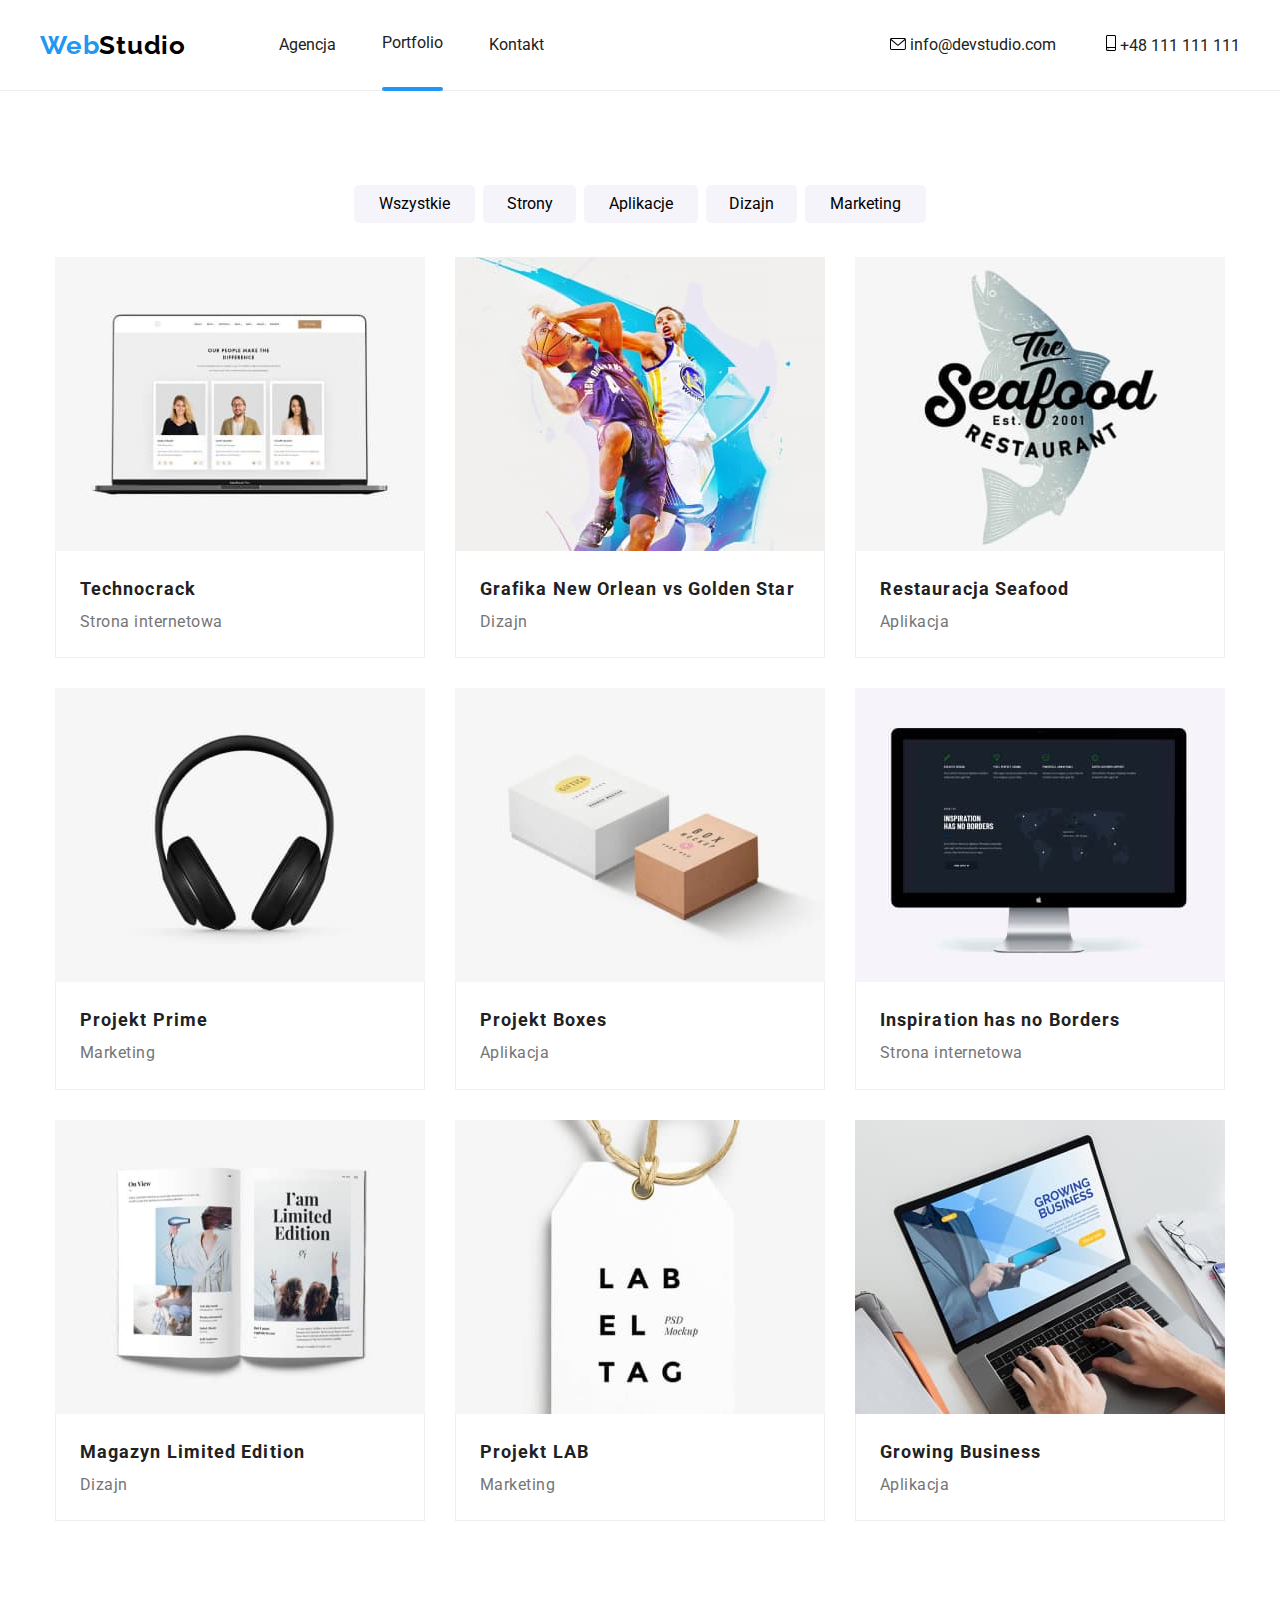
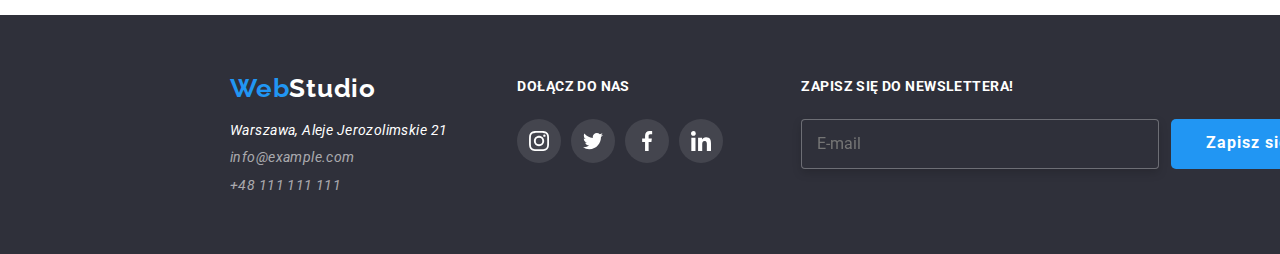
==== portfolio.html @ e1f5998e "1" ====
<!DOCTYPE html>
<html lang="en">
  <head>
    <meta charset="UTF-8" />
    <meta http-equiv="X-UA-Compatible" content="IE=edge" />
    <meta name="viewport" content="width=device-width, initial-scale=1.0" />
    <title>Studio</title>
    <link
      rel="stylesheet"
      href="https://cdnjs.cloudflare.com/ajax/libs/modern-normalize/1.0.0/modern-normalize.min.css"
    />
    <link rel="stylesheet" href="css/styles.css" />
    <link rel="preconnect" href="https://fonts.googleapis.com" />
    <link rel="preconnect" href="https://fonts.gstatic.com" crossorigin />
    <link
      href="https://fonts.googleapis.com/css2?family=Raleway:wght@700&family=Roboto:wght@400;500;700;900&display=swap"
      rel="stylesheet"
    />
  </head>

  <body class="body">
    <div class="header-border">
      <header class="header container">
        <div class="nav-div">
          <div class="logo-div">
            <a href="index.html" class="logo"
              ><span class="logo-blue">Web</span><span class="logo-black">Studio</span></a
            >
          </div>
          <nav class="navigation">
            <ul class="address-list list">
              <li class="address-list-li">
                <a href="index.html" class="subpages link">Agencja</a>
              </li>
              <li class="address-list-li">
                <a href="portfolio.html" class="subpages link active">Portfolio</a>
              </li>
              <li class="address-list-li"><a href="#kontakt" class="subpages link">Kontakt</a></li>
            </ul>
          </nav>

          <a href="mailto:info@devstudio.com" class="subpages link header-mail"
            ><svg class="subpages" alt="mail icon" width="16" height="12">
              <use href="./images/icons.svg#icon-mail"></use>
            </svg>
            info@devstudio.com</a
          >

          <a href="tel:+48111111111" class="subpages link header-tel"
            ><svg class="phone-icon" alt="phone icon" width="10" height="16">
              <use href="./images/icons.svg#icon-phone"></use>
            </svg>
            +48 111 111 111</a
          >
        </div>
      </header>
    </div>
    <main class="main">
      <section class="section container">
        <ul class="portfolio-buttons list">
          <li class="btn-list-li">
            <button type="button" class="btn-list link btn-all">Wszystkie</button>
          </li>
          <li class="btn-list-li">
            <button type="button" class="btn-list link btn-pages">Strony</button>
          </li>
          <li class="btn-list-li">
            <button type="button" class="btn-list link btn-app">Aplikacje</button>
          </li>
          <li class="btn-list-li">
            <button type="button" class="btn-list link btn-design">Dizajn</button>
          </li>
          <li class="btn-list-li">
            <button type="button" class="btn-list link btn-marketing">Marketing</button>
          </li>
        </ul>
        <div class="portfolio-flex">
          <ul class="portfolio-grid list">
            <li class="portfolio-grid-li">
              <figure class="portfolio-fig">
                <ul class="portfolio-grid-sub list">
                  <li>
                    <div class="hidden-box">
                      <img
                        src="images/portfolio/mockup.jpg"
                        alt="mockup strony internetowej"
                        width="370"
                        height="294"
                      />
                      <p class="overlay">
                        Technocrack jest popularną platformą wykorzystywaną do rozpowszechniania
                        koronawirusa. Firmy wykorzystują tę platformę do celów szpiegowskich i
                        ataków na niezabezpieczone serwery konkurencji
                      </p>
                    </div>
                  </li>

                  <figcaption class="portfolio-figcap">
                    <li class="portfolio-img-title">
                      <h3 class="portfolio-title">Technocrack</h3>
                    </li>
                    <li class="portfolio-img-text">Strona internetowa</li>
                  </figcaption>
                </ul>
              </figure>
            </li>
            <li class="portfolio-grid-li">
              <figure class="portfolio-fig">
                <ul class="portfolio-grid-sub list">
                  <li>
                    <div class="hidden-box">
                      <img
                        src="images/portfolio/basketball.jpg"
                        alt="dwóch zawodników grających w koszykówkę"
                        width="370"
                        height="294"
                      />
                      <p class="overlay">
                        Technocrack jest popularną platformą wykorzystywaną do rozpowszechniania
                        koronawirusa. Firmy wykorzystują tę platformę do celów szpiegowskich i
                        ataków na niezabezpieczone serwery konkurencji
                      </p>
                    </div>
                  </li>
                  <figcaption class="portfolio-figcap">
                    <li class="portfolio-img-title">
                      <h3 class="portfolio-title">Grafika New Orlean vs Golden Star</h3>
                    </li>
                    <li class="portfolio-img-text">Dizajn</li>
                  </figcaption>
                </ul>
              </figure>
            </li>
            <li class="portfolio-grid-li">
              <figure class="portfolio-fig">
                <ul class="portfolio-grid-sub list">
                  <li>
                    <div class="hidden-box">
                      <img
                        src="images/portfolio/seafood.jpg"
                        alt="logo aplikacji seafood"
                        width="370"
                        height="294"
                      />
                      <p class="overlay">
                        Technocrack jest popularną platformą wykorzystywaną do rozpowszechniania
                        koronawirusa. Firmy wykorzystują tę platformę do celów szpiegowskich i
                        ataków na niezabezpieczone serwery konkurencji
                      </p>
                    </div>
                  </li>
                  <figcaption class="portfolio-figcap">
                    <li class="portfolio-img-title">
                      <h3 class="portfolio-title">Restauracja Seafood</h3>
                    </li>
                    <li class="portfolio-img-text">Aplikacja</li>
                  </figcaption>
                </ul>
              </figure>
            </li>
            <li class="portfolio-grid-li">
              <figure class="portfolio-fig">
                <ul class="portfolio-grid-sub list">
                  <li>
                    <div class="hidden-box">
                      <img
                        src="images/portfolio/hedphones.jpg"
                        alt="słuchawki nauszne"
                        width="370"
                        height="294"
                      />
                      <p class="overlay">
                        Technocrack jest popularną platformą wykorzystywaną do rozpowszechniania
                        koronawirusa. Firmy wykorzystują tę platformę do celów szpiegowskich i
                        ataków na niezabezpieczone serwery konkurencji
                      </p>
                    </div>
                  </li>
                  <figcaption class="portfolio-figcap">
                    <li class="portfolio-img-title">
                      <h3 class="portfolio-title">Projekt Prime</h3>
                    </li>
                    <li class="portfolio-img-text">Marketing</li>
                  </figcaption>
                </ul>
              </figure>
            </li>
            <li class="portfolio-grid-li">
              <figure class="portfolio-fig">
                <ul class="portfolio-grid-sub list">
                  <li>
                    <div class="hidden-box">
                      <img
                        src="images/portfolio/boxes.jpg"
                        alt="dwa pudełka"
                        width="370"
                        height="294"
                      />
                      <p class="overlay">
                        Technocrack jest popularną platformą wykorzystywaną do rozpowszechniania
                        koronawirusa. Firmy wykorzystują tę platformę do celów szpiegowskich i
                        ataków na niezabezpieczone serwery konkurencji
                      </p>
                    </div>
                  </li>
                  <figcaption class="portfolio-figcap">
                    <li class="portfolio-img-title">
                      <h3 class="portfolio-title">Projekt Boxes</h3>
                    </li>
                    <li class="portfolio-img-text">Aplikacja</li>
                  </figcaption>
                </ul>
              </figure>
            </li>
            <li class="portfolio-grid-li">
              <figure class="portfolio-fig">
                <ul class="portfolio-grid-sub list">
                  <li>
                    <div class="hidden-box">
                      <img
                        src="images/portfolio/screen.jpg"
                        alt="monitor"
                        width="370"
                        height="294"
                      />
                      <p class="overlay">
                        Technocrack jest popularną platformą wykorzystywaną do rozpowszechniania
                        koronawirusa. Firmy wykorzystują tę platformę do celów szpiegowskich i
                        ataków na niezabezpieczone serwery konkurencji
                      </p>
                    </div>
                  </li>
                  <figcaption class="portfolio-figcap">
                    <li class="portfolio-img-title">
                      <h3 class="portfolio-title">Inspiration has no Borders</h3>
                    </li>
                    <li class="portfolio-img-text">Strona internetowa</li>
                  </figcaption>
                </ul>
              </figure>
            </li>
            <li class="portfolio-grid-li">
              <figure class="portfolio-fig">
                <ul class="portfolio-grid-sub list">
                  <li>
                    <div class="hidden-box">
                      <img
                        src="images/portfolio/paper.jpg"
                        alt="otwarta kolorowa gazeta"
                        width="370"
                        height="294"
                      />
                      <p class="overlay">
                        Technocrack jest popularną platformą wykorzystywaną do rozpowszechniania
                        koronawirusa. Firmy wykorzystują tę platformę do celów szpiegowskich i
                        ataków na niezabezpieczone serwery konkurencji
                      </p>
                    </div>
                  </li>
                  <figcaption class="portfolio-figcap">
                    <li class="portfolio-img-title">
                      <h3 class="portfolio-title">Magazyn Limited Edition</h3>
                    </li>
                    <li class="portfolio-img-text">Dizajn</li>
                  </figcaption>
                </ul>
              </figure>
            </li>
            <li class="portfolio-grid-li">
              <figure class="portfolio-fig">
                <ul class="portfolio-grid-sub list">
                  <li class="portfolio-img-title">
                    <div class="hidden-box">
                      <img
                        src="images/portfolio/label.jpg"
                        alt="metka luksusowej odzieży"
                        width="370"
                        height="294"
                      />
                      <p class="overlay">
                        Technocrack jest popularną platformą wykorzystywaną do rozpowszechniania
                        koronawirusa. Firmy wykorzystują tę platformę do celów szpiegowskich i
                        ataków na niezabezpieczone serwery konkurencji
                      </p>
                    </div>
                  </li>
                  <figcaption class="portfolio-figcap">
                    <li class="portfolio-img-title">
                      <h3 class="portfolio-title">Projekt LAB</h3>
                    </li>
                    <li class="portfolio-img-text">Marketing</li>
                  </figcaption>
                </ul>
              </figure>
            </li>
            <li class="portfolio-grid-li">
              <figure class="portfolio-fig">
                <ul class="portfolio-grid-sub list">
                  <li>
                    <div class="hidden-box">
                      <img
                        src="images/portfolio/laptop.jpg"
                        alt="działający laptop"
                        width="370"
                        height="294"
                      />
                      <p class="overlay">
                        Technocrack jest popularną platformą wykorzystywaną do rozpowszechniania
                        koronawirusa. Firmy wykorzystują tę platformę do celów szpiegowskich i
                        ataków na niezabezpieczone serwery konkurencji
                      </p>
                    </div>
                  </li>
                  <figcaption class="portfolio-figcap">
                    <li class="portfolio-img-title">
                      <h3 class="portfolio-title">Growing Business</h3>
                    </li>
                    <li class="portfolio-img-text">Aplikacja</li>
                  </figcaption>
                </ul>
              </figure>
            </li>
          </ul>
        </div>
      </section>
    </main>
    <footer class="footer">
      <div class="container">
        <ul class="list footer-flex">
          <li>
            <a href="index.html" class="logo"
              ><span class="logo-blue">Web</span><span class="logo-white">Studio</span></a
            >
            <address class="address">
              <ul class="address-list-footer list">
                <li class="footer-list-li">
                  <a
                    href="https://goo.gl/maps/sYoEFAyqpLNGCCFF7"
                    class="address-place subpages link"
                    >Warszawa, Aleje Jerozolimskie 21</a
                  >
                </li>
                <li class="footer-list-li">
                  <a href="mailto:info@example.com" class="address-mail subpages link"
                    >info@example.com</a
                  >
                </li>
                <li class="footer-list-li">
                  <a href="tel:+48111111111" class="address-phone subpages link">+48 111 111 111</a>
                </li>
              </ul>
            </address>
          </li>
          <li>
            <div class="social-link-footer">
              <h3 class="footer-sign footer-form-head">Dołącz do nas</h3>
              <ul class="social-footer list">
                <li clas="social-footer-item link">
                  <a class="social-a-footer" href="#">
                    <svg class="social-icon-footer" alt="Instagram icon" width="20" height="20">
                      <use href="./images/icons.svg#icon-instagram"></use>
                    </svg>
                  </a>
                </li>
                <li clas="social-footer-item link">
                  <a class="social-a-footer" href="#">
                    <svg class="social-icon-footer" alt="Twitter icon" width="20" height="20">
                      <use href="./images/icons.svg#icon-twitter"></use>
                    </svg>
                  </a>
                </li>
                <li clas="social-footer-item link">
                  <a class="social-a-footer" href="#">
                    <svg class="social-icon-footer" alt="Facebook icon" width="20" height="20">
                      <use href="./images/icons.svg#icon-facebook"></use>
                    </svg>
                  </a>
                </li>
                <li clas="social-footer-item link">
                  <a class="social-a-footer" href="#">
                    <svg class="social-icon-footer" alt="LinkedIn icon" width="20" height="20">
                      <use href="./images/icons.svg#icon-linkedin"></use>
                    </svg>
                  </a>
                </li>
              </ul>
            </div>
          </li>
          <li class="footer-form">
            <h2 class="footer-form-head">Zapisz się do newslettera!</h2>
            <form action="#">
              <span class="footer-form-span">
                <label for=""><input type="text" class="form-text" placeholder="E-mail" /></label>
                <button type="button" class="form-btn">
                  Zapisz się
                  <svg class="footer-form-svg">
                    <use href="./images/icons.svg#icon-plane"></use>
                  </svg>
                </button>
              </span>
            </form>
          </li>
        </ul>
      </div>
    </footer>
  </body>
</html>
---- css/styles.css ----
:root {
  --blue: #2196f3;
  --black: #212121;
  --grey: #757575;
  --background: #2f303a;
  --white: #ffffff;
  --logo-font: 'Raleway';
  --body-font: 'Roboto';
  --btn-background: #f5f4fa;
  --portfolio-frames: #eeeeee;
  --header-border: #ECECEC;
  --svg-color:#afb1b8;
  --gradient:rgba(47, 48, 58, 0.4);

}

body {
  font-family: var(--body-font);
  font-style: normal;
  color: var(--grey);
  max-width: 1600px;
  margin: 0 auto;
}

h1, h2, h3, h4, h5, h6,
ul, ol , p{
margin: 0;
padding: 0;
}

 .container {
   width: 1200px;
   padding:  0px 15px;
   margin-right: auto;
   margin-left: auto;
 }
 img{
   display: block;
 }


/* =========================================== HEADER & FOOTER ============================================= */
.logo{
  text-decoration: none;
}
.logo-blue,
.logo-black,
.logo-white {
  font-family: var(--logo-font);
  font-weight: 700;
  font-size: 26px;
  line-height: 1;

  /* identical to box height */
  letter-spacing: 0.03em;
}

.logo-blue {
  color: var(--blue);
}
.logo-black {
  color: black;
}
.logo-white {
  color: var(--white);
}
.subpages,
.header-tel,
.header-mail {
  text-decoration: none;
  color: var(--black);

  transition-property: color, fill;
  transition-duration: 250ms;
  transition-timing-function: cubic-bezier(0.4, 0, 0.2, 1);
  transition-delay: 0;
 
}
.subpages:hover,
.subpages:focus{
  color: var(--blue);
  transform: color;
}
.address-place,
.address-mail,
.address-phone {
  font-weight: 400;
  font-size: 14px;
  line-height: 1;
 
  /* or 171% */
  letter-spacing: 0.03em;
}
.address-place {
  color: rgb(255, 255, 255);
}
.address-mail,
.address-phone {
  color: rgba(255, 255, 255, 0.6);
}
.footer {
  background-color: var(--background);
  padding: 60px 215px;
}
.list {
  list-style: none;
}
.link{
  text-decoration: none;
}
.nav-div {
  display: flex;
  align-items: center;
}
.header-border{
border-bottom: 1px solid var(--header-border);
}
.header{
  
  color:var(--grey);
  padding: 32px 0px;
}
.logo-div{
  margin-right: 93px;
 
}
.address-list{
  display: flex;
  align-items: center;
}
.address-list-li:not(:last-child) {
  margin-right: 46px;
}
.header-mail{
  margin-left: auto;
  margin-right: 50px;
}


.footer-list-li:not(:last-child){
padding-bottom: 9px;
}
.footer-list-li:first-child{
  padding-top: 20px;
}
.header-tel:hover,
.header-tel:focus,
.header-mail:hover,
.header-mail:focus{
  color: var(--blue);
  fill: var(--blue);
}
.social-link-footer{
  width: 206px;
  height: 80px; 
}
.footer-flex{
  display: flex;
  flex-wrap: wrap;
  justify-content: left;
  /* align-items: center; */
}

.social-a-footer{
  display: flex;
  align-items: center;
  justify-content: space-around;
  width: 44px;
  height: 44px;
  border-radius:100%;
  background: rgba(255, 255, 255, 0.1);
  fill: var(--white);
  transition-property: background;
  transition-duration: 250ms;
  transition-timing-function: cubic-bezier(0.4, 0, 0.2, 1);
  transition-delay: 0;
}
.social-a-footer:hover,
.social-a-footer:focus{
  background: var(--blue);
  fill: var(--white);
  transform: background;
}

.social-footer{
  display: flex;
  align-items: center;
  justify-content: space-between;
  height: 44px;
}
.address{
  margin-right: 70px;
  
}
.footer-sign{
  color: var(--white);
  font-weight: 700;
  margin-bottom: 20px;
}

.footer-form-head{
  font-size: 14px;
  line-height: 1.71;
  letter-spacing: 0.03em;
  text-transform: uppercase;
  color: var(--white);
  margin-bottom: 20px;
}
.footer-form-span{
  display: flex;
  width: 100%;
}
.footer-form{
  margin-left: 78px;
}
.form-text{
  display: block;
  width: 358px;
  height: 50px;
  background-color:var(--background);
  border: 1px solid rgba(255, 255, 255, 0.3);
  box-sizing: border-box;
  filter: drop-shadow(0px 4px 4px rgba(0, 0, 0, 0.15));
  border-radius: 4px;
  color: var(--grey);
  padding: 16px 15px;
  margin-right: 12px;
}
.footer-form-svg{
  width: 24px;
  height: 24px;
  margin-left: 24px;
}


/* =============================================== BUTTONS ================================================== */
.btn-primary,
.submit-btn,
.form-btn{
  width: 200px;
  height: 50px;
  background-color: var(--blue);
  font-weight: 700;
  font-size: 16px;
  letter-spacing: 0.06em;
  cursor: pointer;
  color: var(--white);
  border-radius: 5px;
  border: none;
  display: block;
}

.btn-list {
  height: 38px;
  background-color: var(--btn-background);
  border-radius: 5px;
  cursor: pointer;
  border: none;

  transition-property: color,
  background-color, box-shadow;
  transition-duration: 250ms;
  transition-timing-function: cubic-bezier(0.4, 0, 0.2, 1);
  transition-delay: 0;
}
.btn-list:hover,
.btn-list:focus {
  background-color: var(--blue);
  color: var(--white);
  box-shadow: 0px 3px 1px rgba(0, 0, 0, 0.1),
  0px 1px 2px rgba(0, 0, 0, 0.08),
  0px 2px 2px rgba(0, 0, 0, 0.12);
  font-weight: bold;
  transform: color, background-color, box-shadow;
}
.close-btn{
  position: absolute;
  width: 30px;
  height: 30px;
  padding: 5px;
  top: 8px;
  right: 8px;
  border: 1px solid rgba(0, 0, 0, 0.1);
  border-radius: 50%;
  cursor: pointer;
  background-color: var(--white);
}
.submit-btn{
  margin: 0 auto;
}
.form-btn {
  display: flex;
  align-items: center;
  justify-content: center;
}
/* ================================================= MAIN SITE ============================================ */
.headline-main {
  font-weight: 900;
  font-size: 44px;
  width: 695px;
  line-height: 1.4;
  text-align: center;
  letter-spacing: 0.06em;
  text-transform: uppercase;
  color: var(--white);
  padding-top: 106px;
  padding-bottom: 30px;
  
}
.headline-second {
  font-weight: 700;
  font-size: 36px;
  line-height: 1.43;
  text-align: center;
  letter-spacing: 0.03em;
  color: var(--black);
  padding-bottom: 50px;
}

.main-site-description > h3 {
  font-weight: 700;
  font-size: 14px;
  line-height: 1.43;
  letter-spacing: 0.03em;
  text-transform: uppercase;
  color: var(--black);
}
.main-site-description > p {
  font-size: 14px;
  line-height: 1.71;
  letter-spacing: 0.03em;
  width: 270px;
}

.crew-name {
  font-weight: 500;
  font-size: 16px;
  line-height: 1.43;

  /* identical to box height */
  letter-spacing: 0.03em;
  color: var(--black);
  padding-top: 30px;
  padding-bottom: 10px;
}
.crew-tag {
  font-size: 16px;
  line-height: 1;
  /* identical to box height */
  letter-spacing: 0.03em;
  padding-bottom: 16px;
}
.crew-name,
.crew-tag{
text-align: center;
}
.headline-main-div {
  display: flex;
  justify-content: center;
  align-items: center;
  flex-direction: column;
}
.background-div{
   background-image:linear-gradient(
     var(--gradient),
    var(--gradient)), 
    url(../images/main.jpg);
   background-size: cover;
  
}
.btn-prim-div{
  padding-bottom: 106px;
  
}
.section{
  padding: 94px 0px;
}
.main-description,
.main-imgs,
.main-crew{
  display: flex;
  align-items: center;
  justify-content: space-evenly;
  flex-direction: row;
}
.main-description{
  padding-top: 94px;
}

.main-crew-li{
  border-bottom-left-radius: 5px;
  border-bottom-right-radius: 5px;
  filter: drop-shadow(0px 4px 4px rgba(0, 0, 0, 0.25));
}
.main-crew-fig{
  margin: 0px;
  background-color: var(--white);
}
.main-imgs-li {
  padding-top: 50px;
}
.third-section-bcgd{
  background-color: var(--btn-background);
}

.main-site-description-svg{
  display: flex;
  background-color: var(--btn-background);
  padding: 25px 100px;
  margin-bottom: 30px;
}
.social-list {
  display: flex;
  align-items: center;
  justify-content: space-between;
  padding:0 32px 30px;
}
.social-list-link {
  display: flex;
  width: 44px;
  height: 44px;
  border-radius: 50%;
  align-items: center;
  justify-content: center;
  fill: var(--svg-color);
  
  transition-property: fill,
  background-color;
  transition-duration: 250ms;
  transition-timing-function: cubic-bezier(0.4, 0, 0.2, 1);
  transition-delay: 0;
}
.social-list-link:hover,
.social-list-link:focus {
  background-color: var(--blue);
  fill: var(--white);
  transform: fill, background-color;
}
.social-icon {
  display: flex;
  align-items: center;
  justify-content: center;
}



.clients-list{
  display: flex;
  justify-content: space-between;
  align-items: center;
  
}
.client-list-link {
  display: flex;
  justify-content: center;
  align-items: center;
  padding: 16px 32px;
  width: 170px;
  height: 92px;
  border: 1px solid var(--svg-color);
  border-radius: 4px;
  fill: var(--svg-color);
  transition-property: fill, border;
  transition-duration: 250ms;
  transition-timing-function: cubic-bezier(0.4, 0, 0.2, 1);
  transition-delay: 0;
}

.client-list-link:hover,
.client-list-link:focus {
  fill: var(--blue);
  border: 1px solid var(--blue);
  transform: fill, border;
}
.main-imgs-li{
  position: relative; 
}
.main-imgs-li > .main-imgs-text {
  position: absolute;
  background: rgba(47, 48, 58, 0.8);
  color: var(--white);
  bottom: 0;
  left: 0;
  width: 370px;
  height: 70px;
  text-align: center;
  font-weight: 700;
  font-size: 14px;
  text-transform: uppercase;
  letter-spacing: 0.03em;
  padding-top: 27px;
}
.active::after{
  content: "";
  display: block;
  border-bottom: 4px solid var(--blue);
  border-radius: 2px;
  transform: translateY(35px);
}

/* ============================================== PORTFOLIO =================================================== */
.portfolio-title {
  font-weight: 700;
  font-size: 18px;
  line-height: 2;
  

  /* identical to box height, or 200% */
  letter-spacing: 0.06em;
  color: var(--black);
}


.portfolio-img-text {
  font-size: 16px;
  line-height: 1.88;
  padding-bottom: 20px;
  /* identical to box height, or 188% */
  letter-spacing: 0.03em;
}

.portfolio-buttons{
  display: flex;
  justify-content: center;
  align-items: center;
  padding-bottom: 34px;
}
.btn-list-li:not(:last-child){
  margin-right: 8px;
}
.btn-all{
  width: 121px;
}
.btn-pages{
  width: 93px;
}
.btn-app{
  width: 114px;
}
.btn-design{
  width: 91px;
}
.btn-marketing{
  width: 121px;
}
.portfolio-grid{
  display: flex;
  justify-content: space-around;
  align-items: center;
  flex-wrap: wrap;
  flex-basis: calc((100% - 30px) / 3);
  
}

.portfolio-grid-li:nth-child(-n+6){
margin-bottom: 30px;
}

.portfolio-fig{
  margin: 0;
}
.portfolio-figcap{
  padding-top: 20px;
  padding-left: 24px;
  border-bottom: 1px solid var(--portfolio-frames);
  border-left: 1px solid var(--portfolio-frames);
  border-right: 1px solid var(--portfolio-frames);

}
.portfolio-grid-li{
  transition-property: box-shadow;
  transition-duration: 250ms;
  transition-timing-function: cubic-bezier(0.4, 0, 0.2, 1);
  transition-delay: 0;
}
.portfolio-grid-li:hover,
.portfolio-grid-li:focus{
  box-shadow: 0px 1px 1px rgba(0, 0, 0, 0.12),
  0px 4px 4px rgba(0, 0, 0, 0.06),
  1px 4px 6px rgba(0, 0, 0, 0.16);
transform: box-shadow;}

.hidden-box{
  position: relative;
  overflow: hidden;
}
.overlay {
  position: absolute;
  top: 0;
  left: 0;
  width: 100%;
  height: 100%;
  transition-property: color, translateY(100%);
  transition-duration: 250ms;
  transition-timing-function: cubic-bezier(0.4, 0, 0.2, 1);
  transition-delay: 0;
  background-color: rgba(33, 150, 243, 0.9);
  transform: translateY(100%);
  font-size: 18px;
  color: var(--white);
  padding: 49px 45px 49px 24px;
  line-height: 1.56;
  letter-spacing: 0.03em;
}
.portfolio-fig:hover .overlay{
  transform: translateY(0);
 
}



/* ============================================== MODAL BOX =================================================== */
.backdrop{
position: fixed;
background-color: rgba(0, 0, 0, 0.2);
left: 0;
top: 0;
width: 100%;
height: 100%;
transition: opacity 250ms cubic-bezier(0.4, 0, 0.2, 1);

}
.is-hidden{
  opacity: 0;
  pointer-events: none;
  
}
.modal{
  position: absolute;
  background-color: var(--white);
  box-shadow: 0px 1px 3px rgba(0, 0, 0, 0.12),
  0px 1px 1px rgba(0, 0, 0, 0.14),
  0px 2px 1px rgba(0, 0, 0, 0.2);
  border-radius: 4px;
  width: 528px;
  min-height: 581px;
  top: 50%;
  left: 50%;
  transform: translate(-50%, -50%);
  
}
.modal-title{
  font-weight: 700;
  font-size: 20px;
  line-height: 1.15;
  text-align: center;
  letter-spacing: 0.03em;
  color: var(--black);
  margin-bottom: 12px;
}
.modal{
  padding: 40px;
}

.form{
  margin-top: 12px;
}

.modal-set{
  font-size: 12px;
  line-height: 1.167;
  letter-spacing: 0.01em;
  color: var(--grey);
  margin-bottom: 10px;
}
.modal-form-input-box{
    display: block;
    position: relative;
    margin-top: 4px;
    margin-bottom: 10px;
    height: 40px;
}
.modal-form-input-area{
  width: 100%;
  height: 40px;
  border: 1px solid rgba(33, 33, 33, 0.2);
  border-radius: 4px;
  transition: border-color 250ms cubic-bezier(0.4, 0, 0.2, 1);
}

.modal-form-textarea{
  resize: none;
  width: 100%;
  height: 120px;
  border: 1px solid rgba(33, 33, 33, 0.2);
  border-radius: 4px;
  transition: border-color 250ms cubic-bezier(0.4, 0, 0.2, 1);
  padding: 16px 12px;
  color: var(--black);
}
.modal-form-textarea::placeholder {
  font-size: 12px;
  line-height: 1.167;
  letter-spacing: 0.01em;
  color: rgba(117, 117, 117, 0.5);
}

.modal-textarea{
  display: block;
  position: relative;
  margin-top: 4px;
  margin-bottom: 10px;
  
}
.modal-svg{
  position: absolute;
  left: 12px;
  top: 50%;
  transform: translateY(-50%);
  transition: fill 250ms cubic-bezier(0.4, 0, 0.2, 1);
  fill: var(--black);
}

.modal-form-input-area:focus,
.modal-form-textarea:focus
{
  border-color: var(--blue);
  outline: none;
}

.modal-form-input-area:focus + .modal-svg{
  fill: var(--blue);
}

.modal-form-input-area{
  padding-left: 35px;
}

.policy-link{
  display: inline-block;
  margin-left: 3px;
  margin-right: 3px;
  color: var(--blue);
}

.policy-text::before{
  display: inline-block;
  content:"";
  background-image: url("data:image/svg+xml;charset=utf8,%3Csvg width='16' height='16' viewBox='0 0 16 16' fill='none' xmlns='http://www.w3.org/2000/svg'%3E%3Cpath d='M14.2222 1.66667V13.3333H1.77778V1.66667H14.2222ZM14.2222 0H1.77778C0.8 0 0 0.75 0 1.66667V13.3333C0 14.25 0.8 15 1.77778 15H14.2222C15.2 15 16 14.25 16 13.3333V1.66667C16 0.75 15.2 0 14.2222 0Z' fill='%23212121'/%3E%3C/svg%3E");
  width: 16px;
  height: 16px;
  margin-right: 8px;
  transition: opacity 250ms cubic-bezier(0.4, 0, 0.2, 1);
  opacity: 0.85;
 }

 .policy-check:checked + .policy-text::before{
  background-image: url("data:image/svg+xml;charset=utf8,%3Csvg width='16' height='16' viewBox='0 0 16 16' fill='none' xmlns='http://www.w3.org/2000/svg'%3E%3Crect width='16' height='15' rx='2' fill='%232196F3'/%3E%3Cpath d='M3.95703 7.75166L3.88825 7.68604L3.81923 7.75141L2.93123 8.59258L2.85486 8.66492L2.93097 8.73753L6.42671 12.0724L6.49574 12.1382L6.56476 12.0724L14.069 4.91352L14.1449 4.84116L14.069 4.76881L13.1873 3.92764L13.1183 3.86183L13.0493 3.92761L6.49577 10.1735L3.95703 7.75166Z' fill='white' stroke='white' stroke-width='0.2'/%3E%3C/svg%3E");
  opacity: 1;
 }

.visually-hiden {
  -moz-appearance: none;
  -webkit-appearance: none;
  appearance: none;
}

.policy-text{
  display: flex;
  justify-content: center;
  align-items: center;
  font-size: 14px;
  line-height: 1.71;
  letter-spacing: 0.03em;
  color: var(--grey);
  margin-bottom: 30px;
}
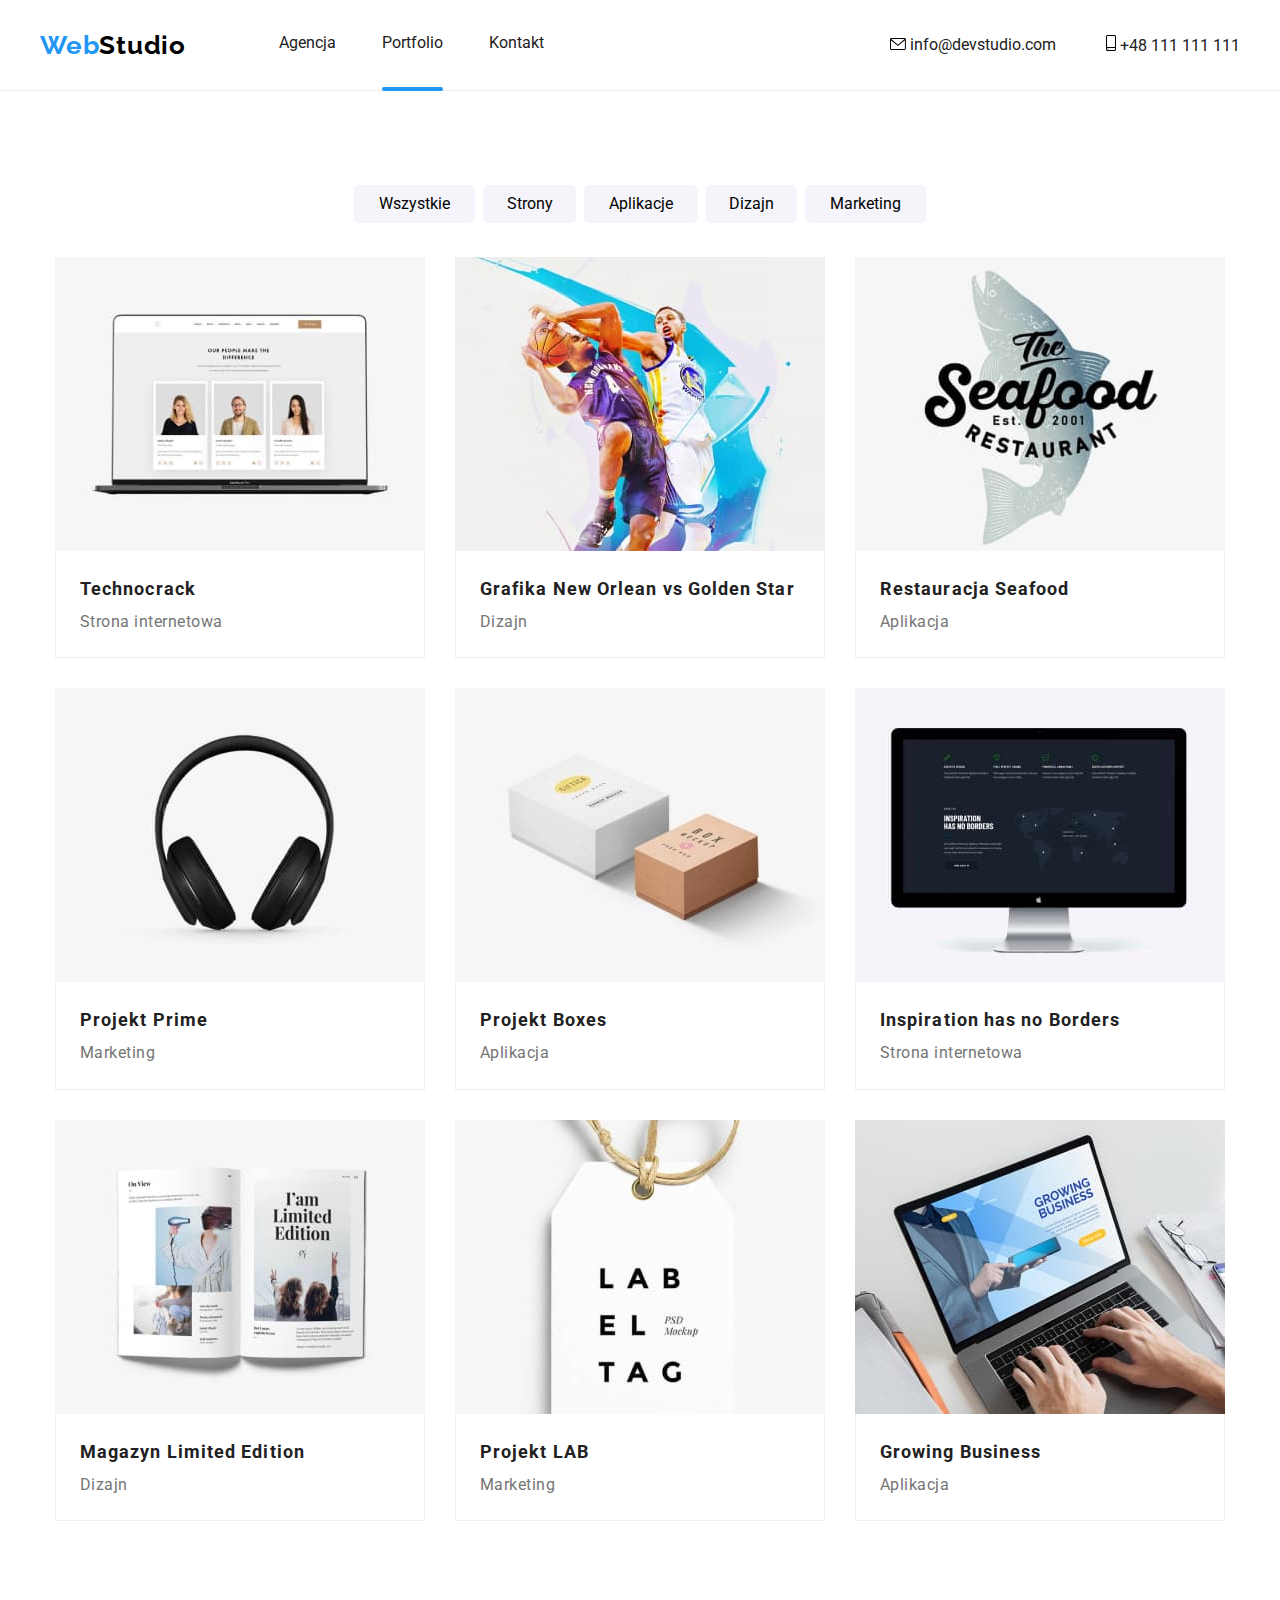
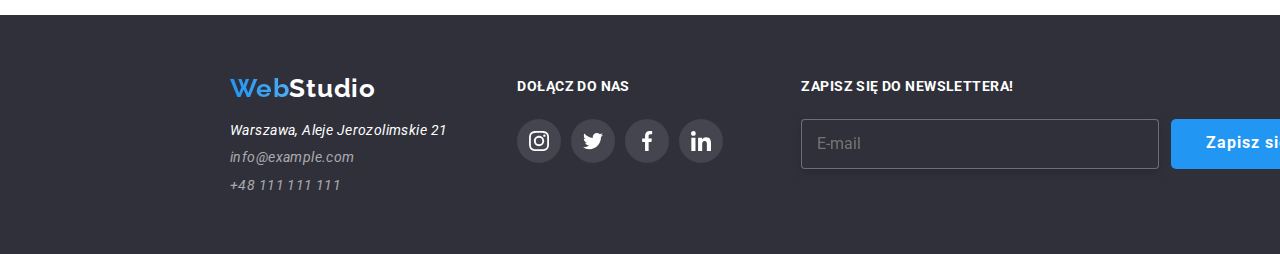
==== commit c273a77c: "5" ====
--- a/portfolio.html
+++ b/portfolio.html
@@ -30,12 +30,14 @@
           <nav class="navigation">
             <ul class="address-list list">
               <li class="address-list-li">
-                <a href="index.html" class="subpages link">Agencja</a>
+                <a href="index.html" class="subpages link active-choose">Agencja</a>
               </li>
               <li class="address-list-li">
                 <a href="portfolio.html" class="subpages link active">Portfolio</a>
               </li>
-              <li class="address-list-li"><a href="#kontakt" class="subpages link">Kontakt</a></li>
+              <li class="address-list-li">
+                <a href="#kontakt" class="subpages link active-choose">Kontakt</a>
+              </li>
             </ul>
           </nav>
 
@@ -329,7 +331,7 @@
         <ul class="list footer-flex">
           <li>
             <a href="index.html" class="logo"
-              ><span class="logo-blue">Web</span><span class="logo-white">Studio</span></a
+              ><span class="logo-blue grad-move">Web</span><span class="logo-white">Studio</span></a
             >
             <address class="address">
               <ul class="address-list-footer list">
@@ -391,7 +393,7 @@
             <form action="#">
               <span class="footer-form-span">
                 <label for=""><input type="text" class="form-text" placeholder="E-mail" /></label>
-                <button type="button" class="form-btn">
+                <button type="submit" class="form-btn">
                   Zapisz się
                   <svg class="footer-form-svg">
                     <use href="./images/icons.svg#icon-plane"></use>
--- a/css/styles.css
+++ b/css/styles.css
@@ -11,6 +11,7 @@
   --header-border: #ECECEC;
   --svg-color:#afb1b8;
   --gradient:rgba(47, 48, 58, 0.4);
+  --title-gradient:linear-gradient(90deg, #2196f3, #ffffff);
 
 }
 
@@ -231,8 +232,28 @@
   height: 24px;
   margin-left: 24px;
 }
-
-
+.grad-move{
+  background-image: var(--title-gradient);
+  background-clip: text;
+  color: transparent;
+  /* display: inline-block; */
+  background-size: 500%;
+  transition: background-position 1s;
+  animation: bg-animation 10s infinite;
+}
+@keyframes bg-animation {
+  0% {
+    background-position: left
+  }
+
+  50% {
+    background-position: right
+  }
+
+  100% {
+    background-position: left
+  }
+}
 /* =============================================== BUTTONS ================================================== */
 .btn-primary,
 .submit-btn,
@@ -396,9 +417,7 @@
   margin: 0px;
   background-color: var(--white);
 }
-.main-imgs-li {
-  padding-top: 50px;
-}
+
 .third-section-bcgd{
   background-color: var(--btn-background);
 }
@@ -496,7 +515,26 @@
   border-bottom: 4px solid var(--blue);
   border-radius: 2px;
   transform: translateY(35px);
-}
+  
+}
+
+.active-choose::after {
+  content: "";
+  display: block;
+  border-bottom: 4px solid transparent;
+  border-radius: 2px;
+  transform:scaleX(0) translateY(35px);
+  transform-origin: right;
+  transition: transform 150ms ease-in;
+}
+
+.active-choose:hover::after {
+  content: "";
+  display: block;
+  border-bottom: 4px solid var(--blue);
+  border-radius: 2px;
+  transform: scaleX(1) translateY(35px);
+  transform-origin: left;}
 
 /* ============================================== PORTFOLIO =================================================== */
 .portfolio-title {
@@ -663,6 +701,12 @@
   color: var(--grey);
   margin-bottom: 10px;
 }
+.modal-set-last{
+  font-size: 12px;
+  line-height: 1.167;
+  letter-spacing: 0.01em;
+  color: var(--grey);
+}
 .modal-form-input-box{
     display: block;
     position: relative;
@@ -685,10 +729,10 @@
   border: 1px solid rgba(33, 33, 33, 0.2);
   border-radius: 4px;
   transition: border-color 250ms cubic-bezier(0.4, 0, 0.2, 1);
-  padding: 16px 12px;
+  padding: 12px 16px;
   color: var(--black);
 }
-.modal-form-textarea::placeholder {
+.modal-form-textarea:placeholder-shown {
   font-size: 12px;
   line-height: 1.167;
   letter-spacing: 0.01em;
@@ -745,7 +789,7 @@
  }
 
  .policy-check:checked + .policy-text::before{
-  background-image: url("data:image/svg+xml;charset=utf8,%3Csvg width='16' height='16' viewBox='0 0 16 16' fill='none' xmlns='http://www.w3.org/2000/svg'%3E%3Crect width='16' height='15' rx='2' fill='%232196F3'/%3E%3Cpath d='M3.95703 7.75166L3.88825 7.68604L3.81923 7.75141L2.93123 8.59258L2.85486 8.66492L2.93097 8.73753L6.42671 12.0724L6.49574 12.1382L6.56476 12.0724L14.069 4.91352L14.1449 4.84116L14.069 4.76881L13.1873 3.92764L13.1183 3.86183L13.0493 3.92761L6.49577 10.1735L3.95703 7.75166Z' fill='white' stroke='white' stroke-width='0.2'/%3E%3C/svg%3E");
+  background-image: url("data:image/svg+xml;charset=utf8,%3Csvg width='16' height='16' viewBox='0 0 16 16' fill='none' xmlns='http://www.w3.org/2000/svg'%3E%3Crect width='16' height='16' rx='2' fill='%232196F3'/%3E%3Cpath d='M3.95703 7.75166L3.88825 7.68604L3.81923 7.75141L2.93123 8.59258L2.85486 8.66492L2.93097 8.73753L6.42671 12.0724L6.49574 12.1382L6.56476 12.0724L14.069 4.91352L14.1449 4.84116L14.069 4.76881L13.1873 3.92764L13.1183 3.86183L13.0493 3.92761L6.49577 10.1735L3.95703 7.75166Z' fill='white' stroke='white' stroke-width='0.2'/%3E%3C/svg%3E");
   opacity: 1;
  }
 
